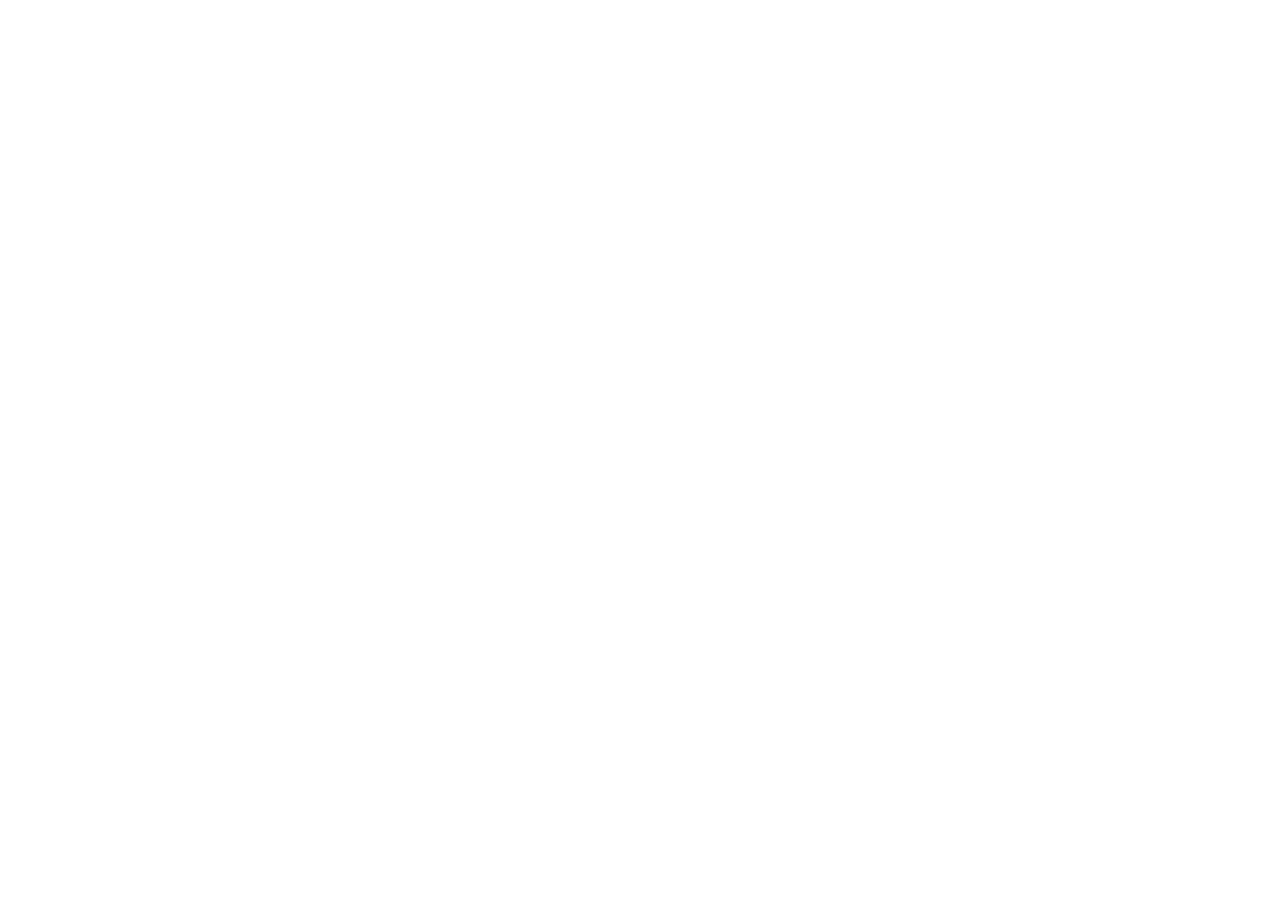
==== index.html @ 38e6396b "inicitial commit" ====
<!DOCTYPE html>
<html lang="es">
<head>
    <meta charset="UTF-8">
    <meta http-equiv="X-UA-Compatible" content="IE=edge">
    <meta name="viewport" content="width=device-width, initial-scale=1.0">
    <title>Document</title>
</head>
<body>
    
</body>
</html>
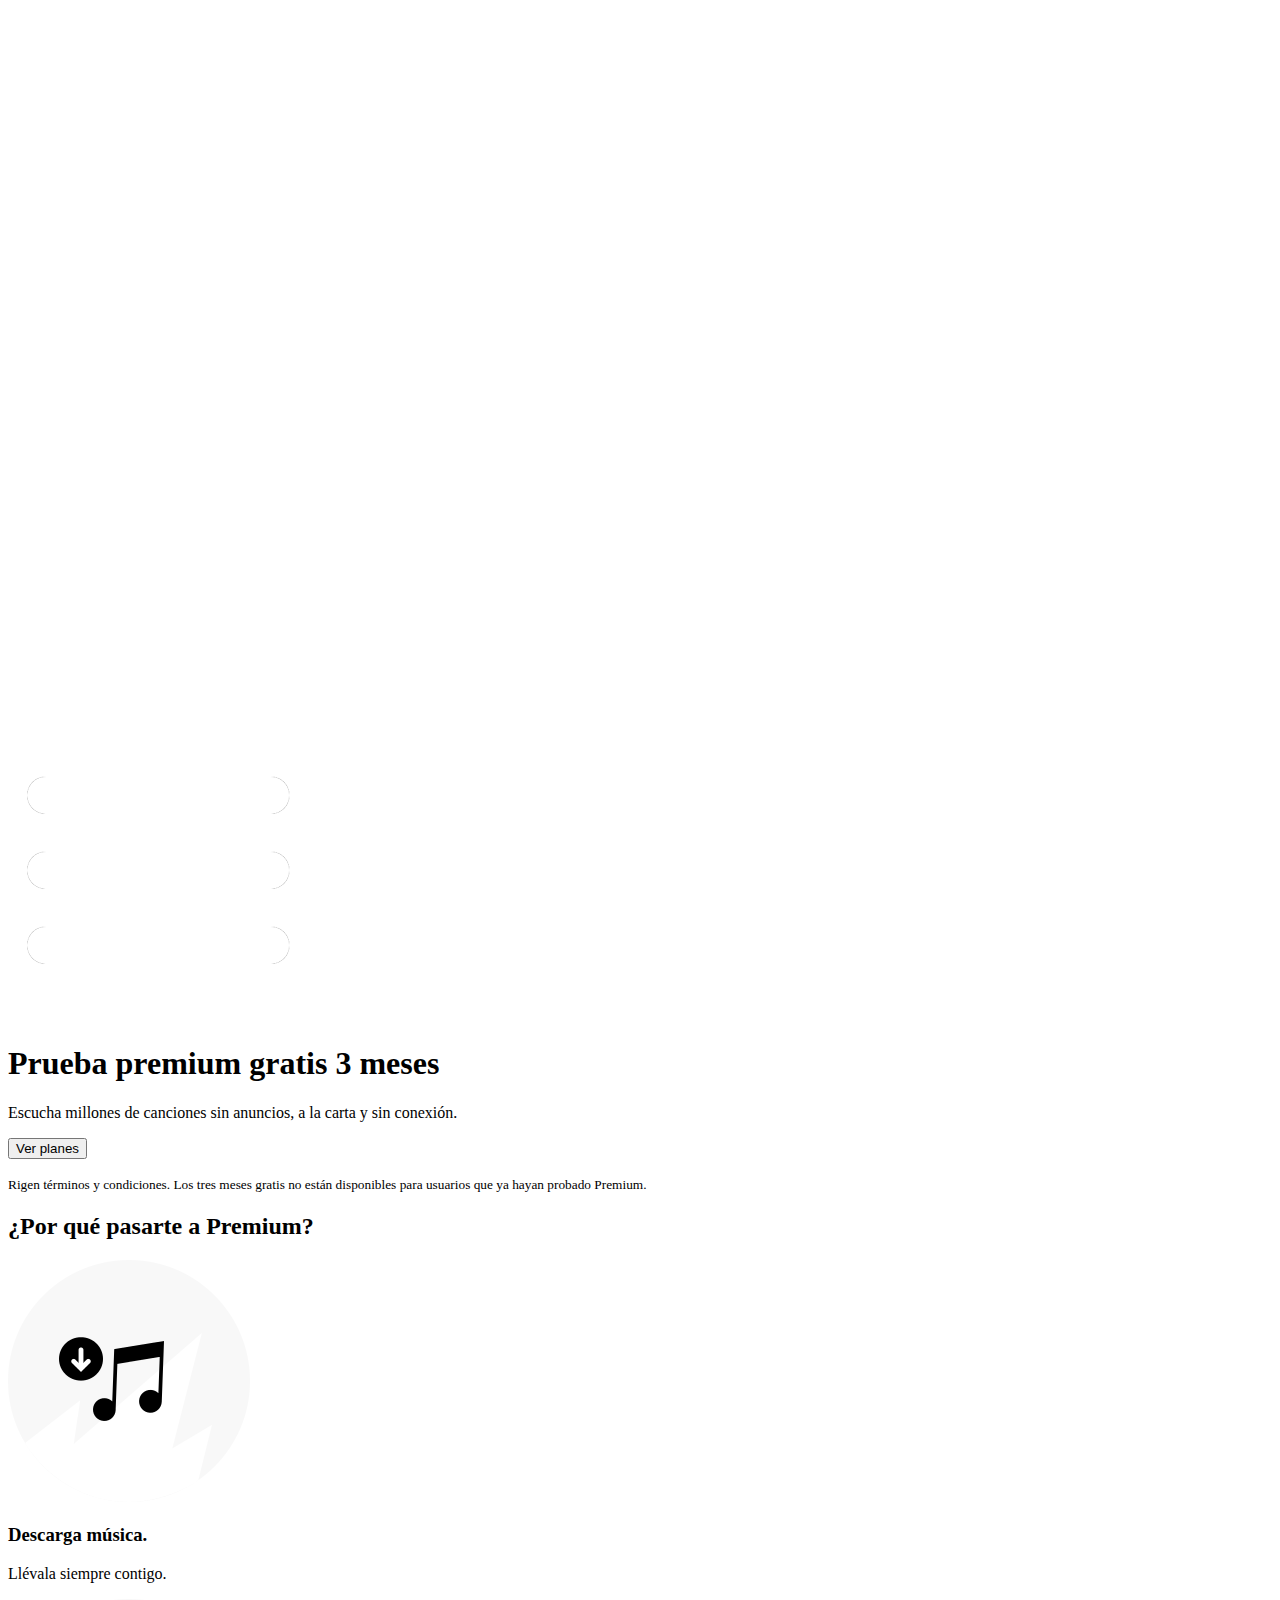
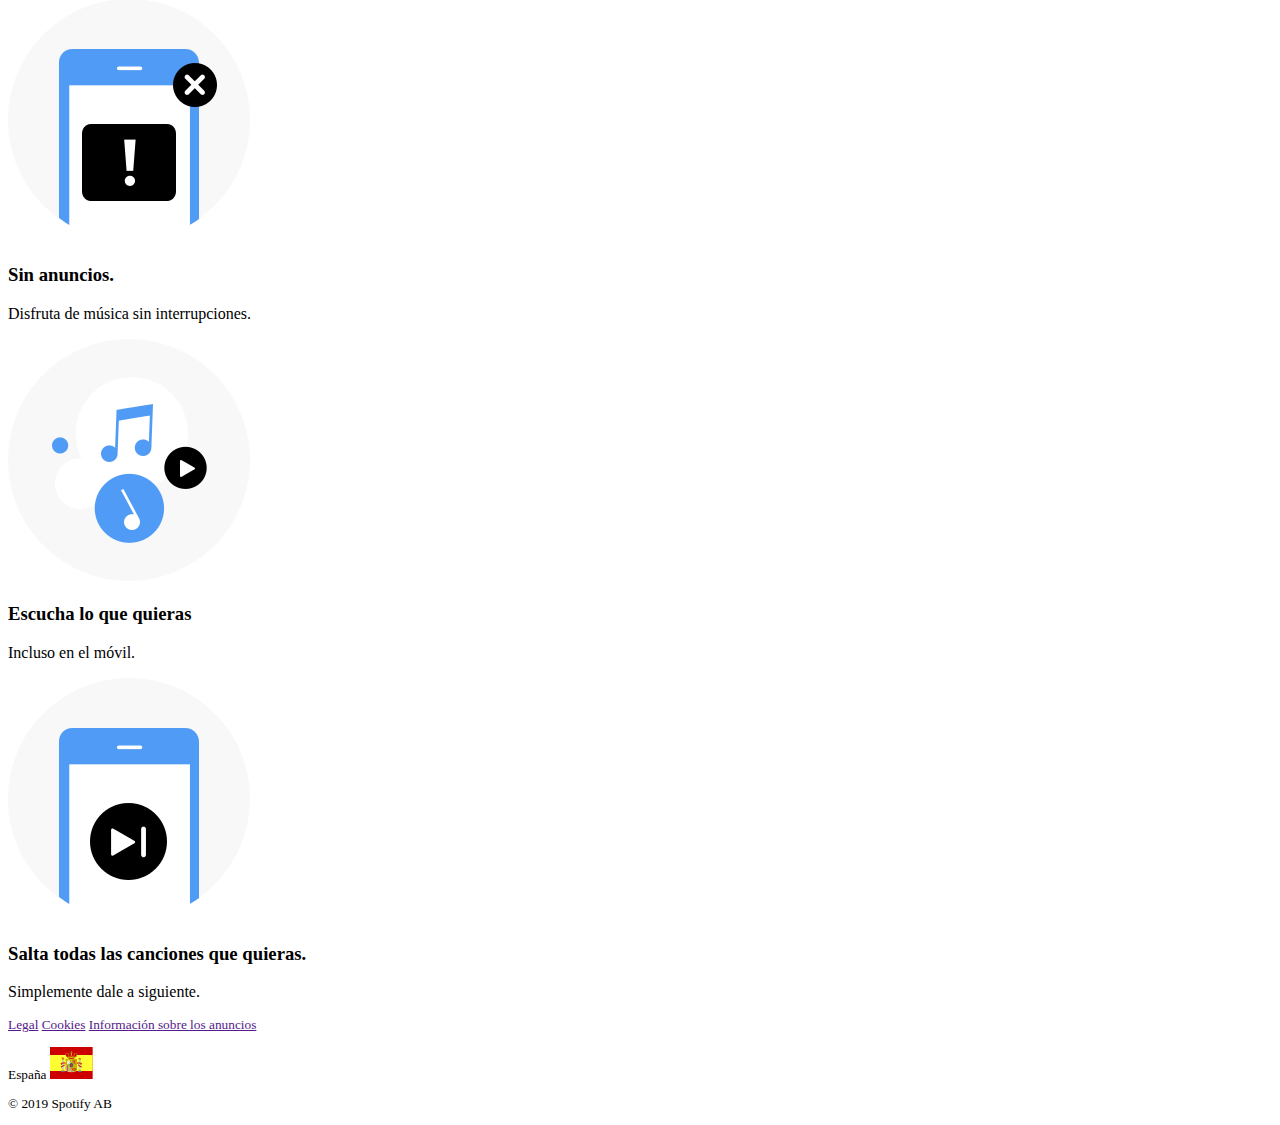
==== commit 8df338f6: "version html" ====
--- a/index.html
+++ b/index.html
@@ -4,9 +4,68 @@
     <meta charset="UTF-8">
     <meta http-equiv="X-UA-Compatible" content="IE=edge">
     <meta name="viewport" content="width=device-width, initial-scale=1.0">
-    <title>Document</title>
+    <title>Spotify</title>
 </head>
 <body>
-    
+    <header>
+        <img src="./logo.png" alt="logo de spotify">
+        <img src="./menu-icon.png" alt="menú">      
+     </header>
+    <main>
+        <section class="blue">
+            <h1>
+                Prueba premium gratis 3 meses
+            </h1>
+            <p>
+                Escucha millones de canciones sin anuncios, a la carta y sin conexión.
+            </p>
+            <button>Ver planes</button>
+            <p>
+                <small>Rigen términos y condiciones. Los tres meses gratis no están disponibles para usuarios que ya hayan probado Premium.
+                </small>
+            </p>
+        </section>
+        <section>
+            <h2>
+                ¿Por qué pasarte a Premium?
+            </h2>
+            <div>
+                <img src="./benefit-1.png" alt="icono música">
+                <h3>Descarga música.</h3>
+                <p>Llévala siempre contigo.</p>
+            </div>
+            <div>
+                <img src="./benefit-2.png" alt="icono móvil">
+                <h3>Sin anuncios.</h3>
+                <p>Disfruta de música sin interrupciones.</p>
+            </div>
+            <div>
+                <img src="./benefit-3.png" alt="icono notas musicales">
+                <h3>Escucha lo que quieras</h3>
+                <p>Incluso en el móvil.</p>
+            </div>
+            <div>
+                <img src="./benefit-4.png" alt="icono play">
+                <h3>Salta todas las canciones que quieras.</h3>
+                <p>Simplemente dale a siguiente.</p>
+            </div>
+        </section>
+    </main>
+    <footer>
+     <small>
+        <nav>
+            <a href="">Legal</a>
+            <a href="">Cookies</a>
+            <a href="">Información sobre los anuncios</a>
+        </nav>
+     <div>
+        <p>
+            España <img src="./es.svg" alt="bandera de españa">
+        </p>
+        <p>© 2019 Spotify AB</p>
+     </div>
+    </small>
+    </footer>
+   
 </body>
 </html>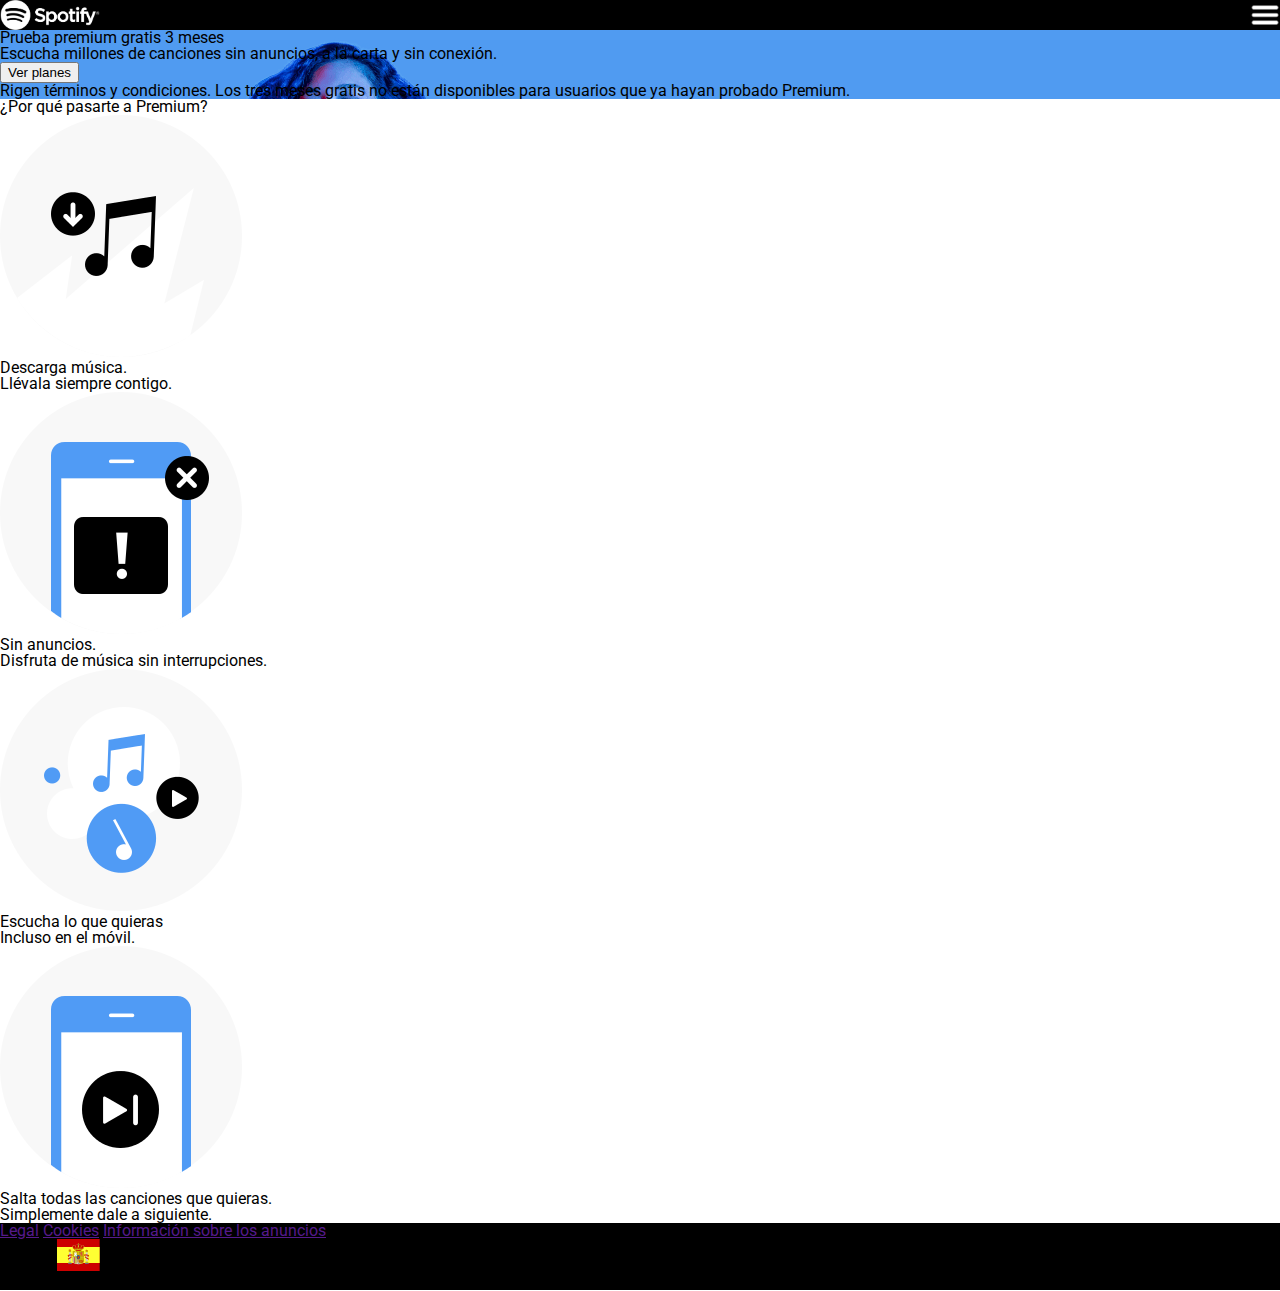
==== commit c539fae0: "actualización" ====
--- a/index.html
+++ b/index.html
@@ -5,11 +5,14 @@
     <meta http-equiv="X-UA-Compatible" content="IE=edge">
     <meta name="viewport" content="width=device-width, initial-scale=1.0">
     <title>Spotify</title>
+    <link rel="stylesheet" href="./reset.css">
+    <link rel="stylesheet" href="style.css">
+    <link rel="stylesheet" href="https://fonts.googleapis.com/css?family=Roboto" />
 </head>
 <body>
-    <header>
-        <img src="./logo.png" alt="logo de spotify">
-        <img src="./menu-icon.png" alt="menú">      
+    <header class="black cabecera"> 
+        <img class= "logo" src="./logo.png" alt="logo de spotify">
+        <img class="menu" src="./menu-icon.png" alt="menú">      
      </header>
     <main>
         <section class="blue">
@@ -51,7 +54,7 @@
             </div>
         </section>
     </main>
-    <footer>
+    <footer class="black">
      <small>
         <nav>
             <a href="">Legal</a>
--- a/style.css
+++ b/style.css
@@ -0,0 +1,22 @@
+:root {
+    font-family: "Roboto";
+}
+.black {
+    background-color:black;
+}
+.cabecera {
+    display:flex;
+    justify-content: space-between;
+}
+.blue {
+    background-color: hsl(212, 85%, 63%);
+    background-repeat: no-repeat;
+    background-image: url(./premium_dancer.png)
+    
+}
+.logo {
+    width: 100px;
+}
+.menu {
+    width: 30px;
+}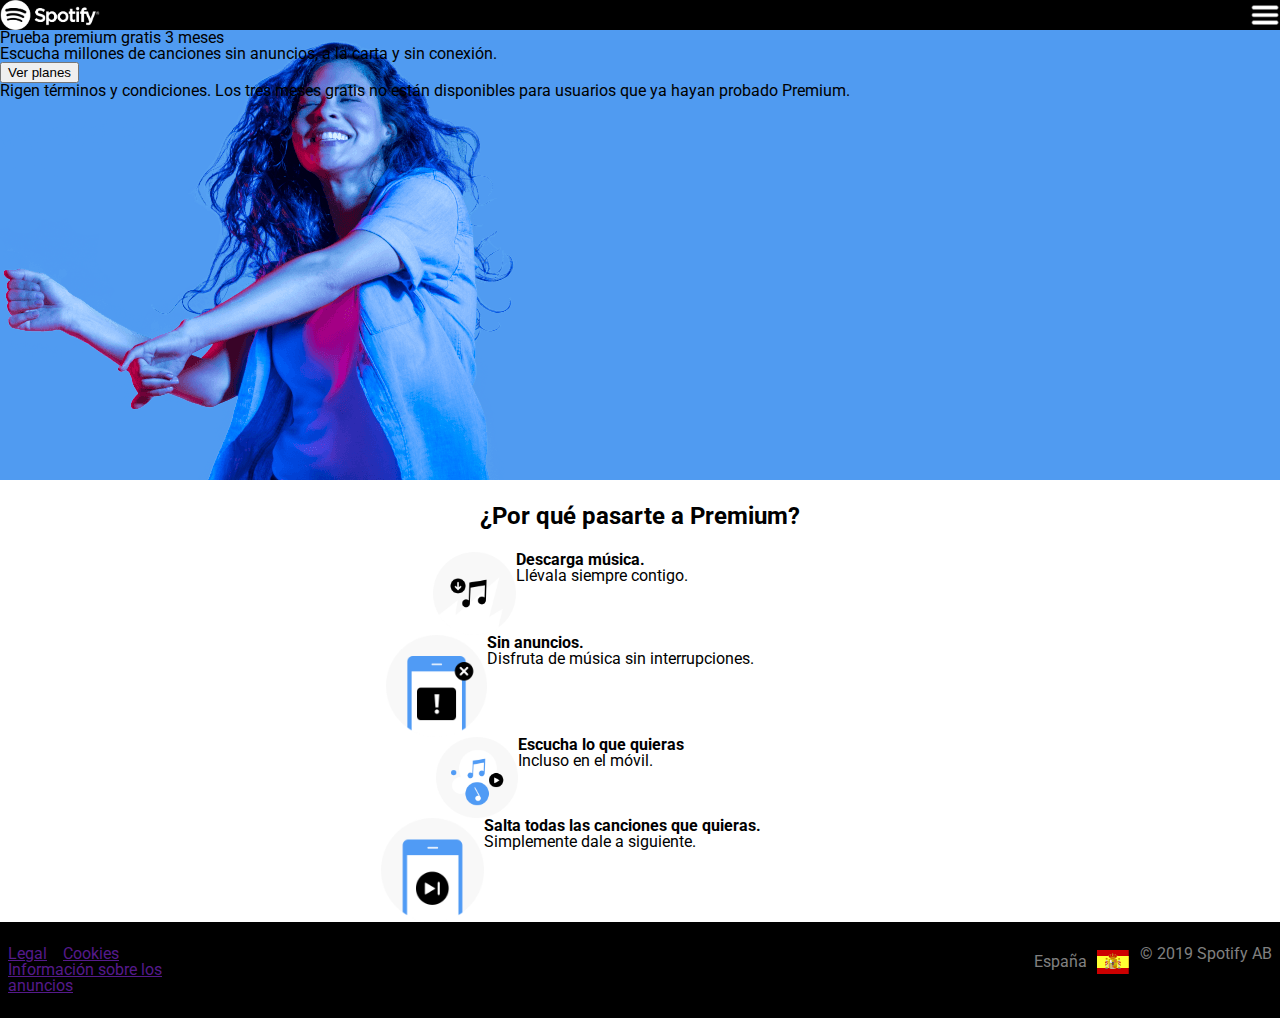
==== commit 6859b953: "update css with flexbox" ====
--- a/index.html
+++ b/index.html
@@ -13,7 +13,7 @@
     <header class="black cabecera"> 
         <img class= "logo" src="./logo.png" alt="logo de spotify">
         <img class="menu" src="./menu-icon.png" alt="menú">      
-     </header>
+    </header>
     <main>
         <section class="blue">
             <h1>
@@ -28,46 +28,60 @@
                 </small>
             </p>
         </section>
-        <section>
-            <h2>
+        <section class="section__premium">
+            <h2 class="subtitle">
                 ¿Por qué pasarte a Premium?
             </h2>
-            <div>
-                <img src="./benefit-1.png" alt="icono música">
-                <h3>Descarga música.</h3>
-                <p>Llévala siempre contigo.</p>
+            <div class="benefit">
+                <img class="icon" src="./benefit-1.png" alt="icono música">
+                <div>
+                    <h3 class="epigraph">Descarga música.</h3>
+                    <p>Llévala siempre contigo.</p>
+                </div>
             </div>
-            <div>
-                <img src="./benefit-2.png" alt="icono móvil">
-                <h3>Sin anuncios.</h3>
-                <p>Disfruta de música sin interrupciones.</p>
+            <div class="benefit">
+                <img class="icon" src="./benefit-2.png" alt="icono móvil">
+                <div>
+                    <h3 class="epigraph">Sin anuncios.</h3>
+                    <p>Disfruta de música sin interrupciones.</p>
+                </div>
             </div>
-            <div>
-                <img src="./benefit-3.png" alt="icono notas musicales">
-                <h3>Escucha lo que quieras</h3>
-                <p>Incluso en el móvil.</p>
+            <div class="benefit">
+                <img class="icon" src="./benefit-3.png" alt="icono notas musicales">
+                <div>
+                    <h3 class="epigraph">Escucha lo que quieras</h3>
+                    <p>Incluso en el móvil.</p>
+                </div>
             </div>
-            <div>
-                <img src="./benefit-4.png" alt="icono play">
-                <h3>Salta todas las canciones que quieras.</h3>
-                <p>Simplemente dale a siguiente.</p>
+            <div class="benefit">
+                <img class="icon" src="./benefit-4.png" alt="icono play">
+                <div>
+                    <h3 class="epigraph">Salta todas las canciones que quieras.</h3>
+                    <p>Simplemente dale a siguiente.</p>
+                </div>
             </div>
         </section>
     </main>
-    <footer class="black">
-     <small>
-        <nav>
-            <a href="">Legal</a>
-            <a href="">Cookies</a>
-            <a href="">Información sobre los anuncios</a>
+    <footer class="black footer">
+        <nav class="nav">
+            <ul class="unorder__list">
+                <small>
+                    <li><a href="">Legal</a></li>
+                </small>
+                <small>
+                    <li><a href="">Cookies</a></li>
+                </small>
+                <small>
+                    <li><a href="">Información sobre los anuncios</a></li>
+                </small>
+            </ul>
         </nav>
-     <div>
-        <p>
-            España <img src="./es.svg" alt="bandera de españa">
-        </p>
-        <p>© 2019 Spotify AB</p>
-     </div>
-    </small>
+        <div class="copyrigth">
+            <p class="spain">
+            España <img class="spain__flag" src="./es.svg" alt="bandera de españa">
+            </p>
+            <p>© 2019 Spotify AB</p>
+        </div>
     </footer>
    
 </body>
--- a/style.css
+++ b/style.css
@@ -1,22 +1,90 @@
 :root {
     font-family: "Roboto";
 }
+
 .black {
     background-color:black;
 }
+
 .cabecera {
     display:flex;
     justify-content: space-between;
 }
+
 .blue {
     background-color: hsl(212, 85%, 63%);
     background-repeat: no-repeat;
-    background-image: url(./premium_dancer.png)
-    
+    background-image: url(./premium_dancer.png);
+    height: 50vh;
+    width: 100%;
 }
+
 .logo {
     width: 100px;
 }
+
 .menu {
     width: 30px;
+}
+
+.section__premium {
+    display: flex;
+    flex-direction: column;
+    justify-content: center;
+    align-items: center;
+}
+
+.benefit {
+    display: flex;
+}
+
+.icon {
+    width: 20%;
+}
+
+.subtitle {
+    text-align: justify;
+    font-size: 24px;
+    padding: 24px;
+    font-weight: bold;
+}
+
+.epigraph {
+    font-weight: bold;
+}
+
+.footer {
+    display: flex;
+    justify-content: space-between;
+    padding: 24px 8px;
+    color: grey;
+}
+
+.nav {
+    display: flex;
+    align-items: flex-end;
+}
+
+.unorder__list {
+    display: flex;
+    flex-wrap: wrap;
+    width: 50%;
+    column-gap: 16px;
+}
+
+.copyrigth {
+    display: flex;
+    flex-wrap: wrap;
+    justify-content: flex-end;
+}
+
+.spain {
+    display: flex;
+    align-items: center;
+    column-gap: 10px;
+    margin-bottom: 16px;
+}
+
+.spain__flag {
+    width: 30%;
 }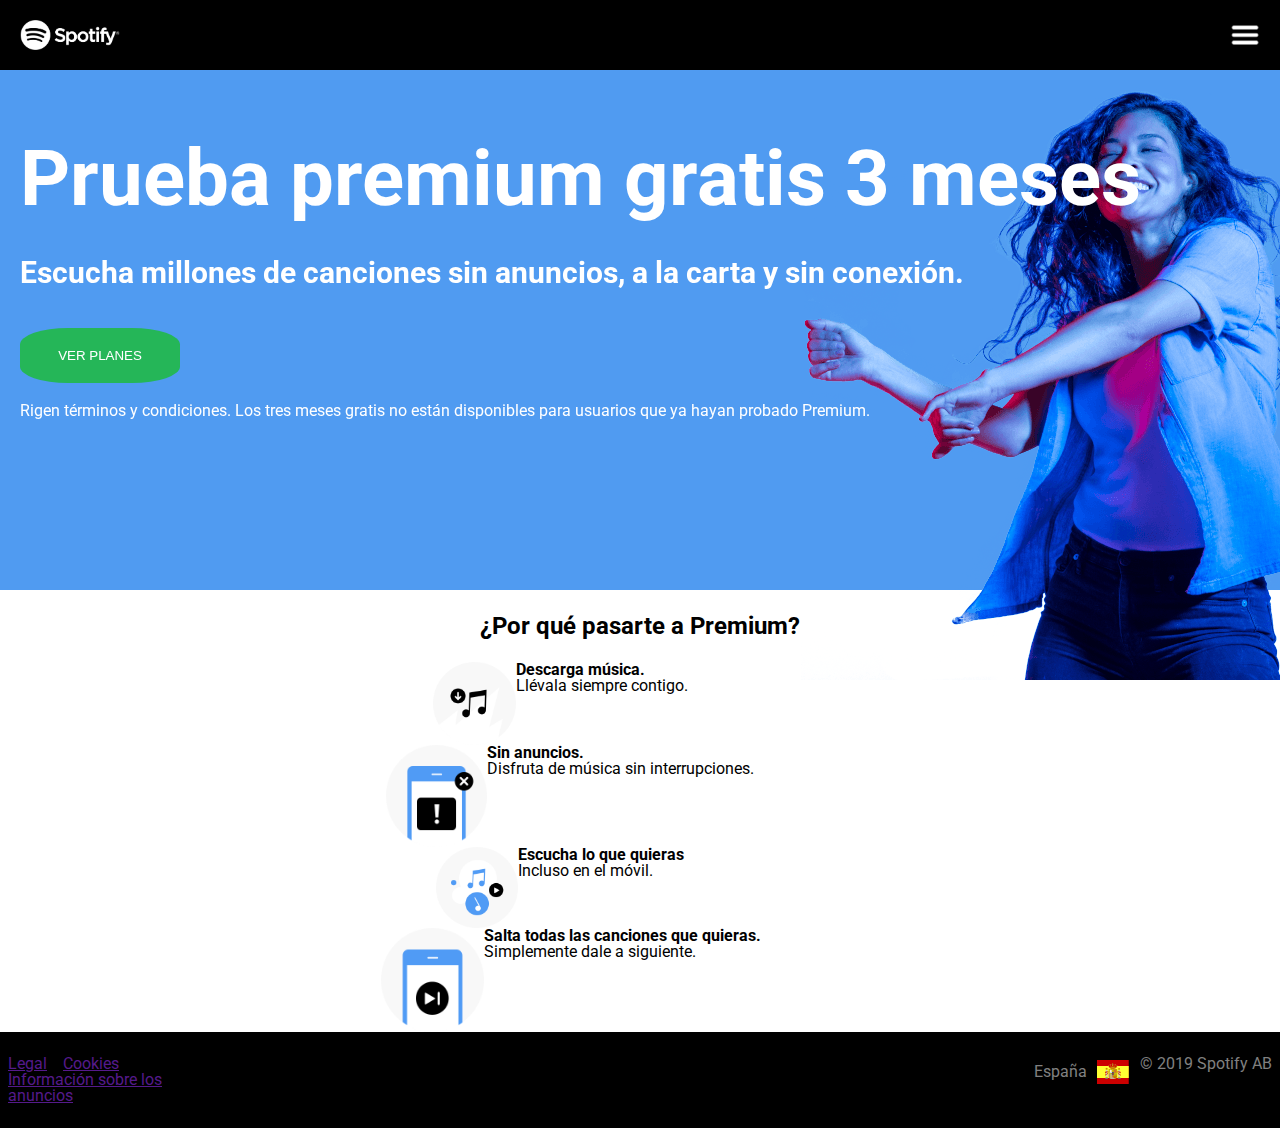
==== commit f43a4e36: "cambios en posicionamiento" ====
--- a/index.html
+++ b/index.html
@@ -16,17 +16,21 @@
     </header>
     <main>
         <section class="blue">
-            <h1>
-                Prueba premium gratis 3 meses
-            </h1>
-            <p>
-                Escucha millones de canciones sin anuncios, a la carta y sin conexión.
-            </p>
-            <button>Ver planes</button>
-            <p>
-                <small>Rigen términos y condiciones. Los tres meses gratis no están disponibles para usuarios que ya hayan probado Premium.
+            <img class="dancer" src="./premium_dancer.png" alt="chica bailando">
+            <div class="container">
+                <h1 class="title">
+                    Prueba premium gratis 3 meses
+                </h1>
+                <p class="parrafo">
+                    Escucha millones de canciones sin anuncios, a la carta y sin conexión.
+                </p>
+                <button class="button">VER PLANES</button>
+                <p class="conditions">
+                <small
+                    >Rigen términos y condiciones. Los tres meses gratis no están disponibles para usuarios que ya hayan probado Premium.
                 </small>
-            </p>
+                </p>
+            </div>
         </section>
         <section class="section__premium">
             <h2 class="subtitle">
--- a/style.css
+++ b/style.css
@@ -9,14 +9,20 @@
 .cabecera {
     display:flex;
     justify-content: space-between;
+    padding: 20px;
+    position:sticky;
+    top: 0;
+    z-index: 1;
+    
 }
 
 .blue {
     background-color: hsl(212, 85%, 63%);
-    background-repeat: no-repeat;
-    background-image: url(./premium_dancer.png);
     height: 50vh;
     width: 100%;
+    color: white;
+    padding: 70px 20px 0px 20px;
+    position: relative;
 }
 
 .logo {
@@ -87,4 +93,40 @@
 
 .spain__flag {
     width: 30%;
+}
+
+.title {
+    font-size: 78px;
+    font-weight: bold;
+}
+
+.dancer {
+    position:absolute;
+    right: 0;
+    bottom: 0;
+    top: 10px;
+}
+
+.container {
+    position: relative;
+    z-index: 1;
+}
+
+.parrafo {
+    font-size: 30px;
+    font-weight: bold;
+    padding: 40px 0px;
+}
+
+.button {
+    border-radius: 30%;
+    background-color: hsl(141, 66%, 43%);
+    color: white;
+    padding: 20px 10px 20px 10px;
+    width: 160px;
+    border-style: none;
+}
+
+.conditions {
+    padding-top: 20px;
 }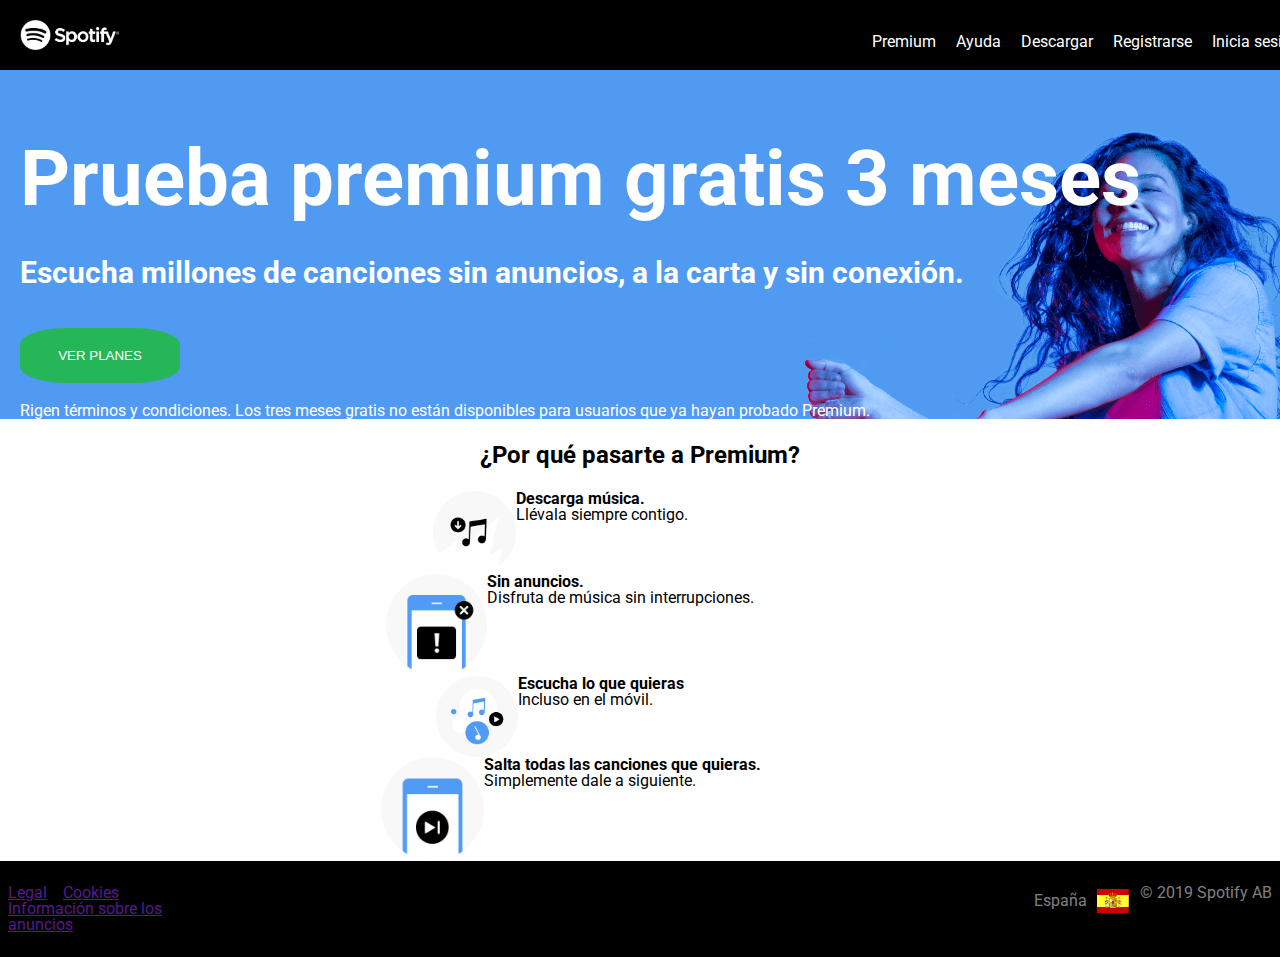
==== commit b34af5ed: "added features for responsive web" ====
--- a/index.html
+++ b/index.html
@@ -10,18 +10,23 @@
     <link rel="stylesheet" href="https://fonts.googleapis.com/css?family=Roboto" />
 </head>
 <body>
-    <header class="black cabecera"> 
+    <header class="black header"> 
         <img class= "logo" src="./logo.png" alt="logo de spotify">
-        <img class="menu" src="./menu-icon.png" alt="menú">      
+        <img class="menu" src="./menu-icon.png" alt="menú"> 
+        <nav class="nav">
+            <li><a href=""></a>Premium</li>
+            <li><a href=""></a>Ayuda</li>
+            <li><a href=""></a>Descargar</li>
+            <li><a href=""></a>Registrarse</li>
+            <li><a href=""></a>Inicia sesión</li>
+        </nav>     
     </header>
     <main>
         <section class="blue">
-            <img class="dancer" src="./premium_dancer.png" alt="chica bailando">
-            <div class="container">
                 <h1 class="title">
                     Prueba premium gratis 3 meses
                 </h1>
-                <p class="parrafo">
+                <p class="paragraph">
                     Escucha millones de canciones sin anuncios, a la carta y sin conexión.
                 </p>
                 <button class="button">VER PLANES</button>
@@ -30,7 +35,6 @@
                     >Rigen términos y condiciones. Los tres meses gratis no están disponibles para usuarios que ya hayan probado Premium.
                 </small>
                 </p>
-            </div>
         </section>
         <section class="section__premium">
             <h2 class="subtitle">
--- a/style.css
+++ b/style.css
@@ -6,19 +6,19 @@
     background-color:black;
 }
 
-.cabecera {
-    display:flex;
+.header {
+    width: 100%;
+    display: flex;
     justify-content: space-between;
     padding: 20px;
-    position:sticky;
+    position: sticky;
     top: 0;
     z-index: 1;
-    
 }
 
 .blue {
     background-color: hsl(212, 85%, 63%);
-    height: 50vh;
+    height: 50%;
     width: 100%;
     color: white;
     padding: 70px 20px 0px 20px;
@@ -107,12 +107,7 @@
     top: 10px;
 }
 
-.container {
-    position: relative;
-    z-index: 1;
-}
-
-.parrafo {
+.paragraph {
     font-size: 30px;
     font-weight: bold;
     padding: 40px 0px;
@@ -129,4 +124,29 @@
 
 .conditions {
     padding-top: 20px;
+}
+
+.nav {
+    display: none;
+}
+
+@media (min-width: 480px) {
+    .blue {
+        background-image: url(./premium_dancer.png);
+        background-repeat: no-repeat;
+        background-position-x: right;
+        background-position-y: 50px;
+    }
+
+    .nav {
+        display: flex;
+        color: white;
+        list-style-type: none;
+        gap: 20px;
+    }
+
+    .menu {
+        display: none;
+    }
+
 }